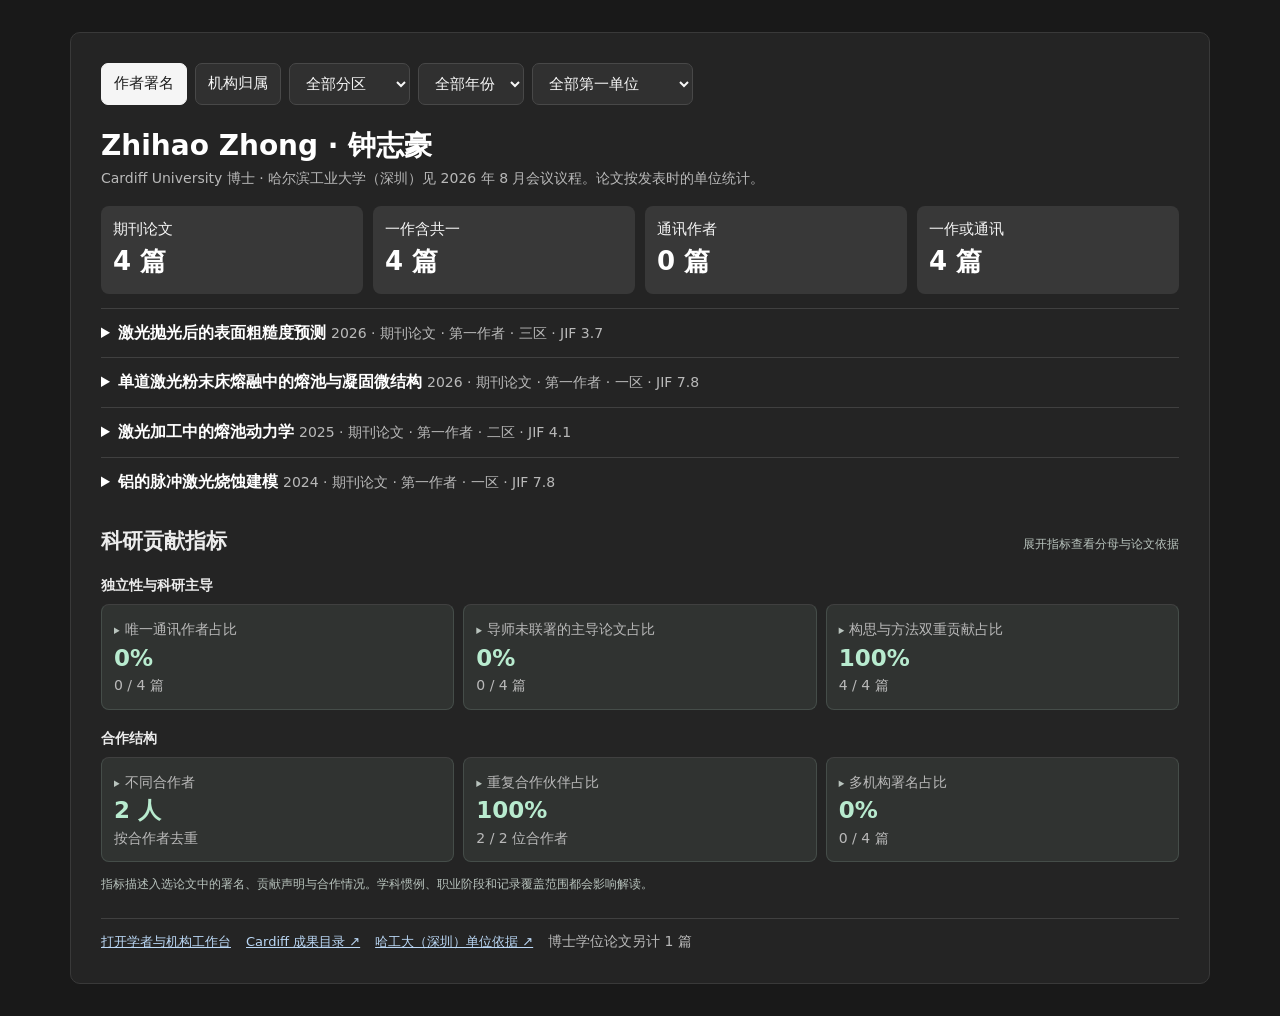
==== zhong.html @ d81b6dd6 "Add a shareable author profile with authorship and collaboration evidence" ====
<!doctype html>
<html lang="zh-CN">
<head>
  <meta charset="utf-8">
  <meta name="viewport" content="width=device-width,initial-scale=1">
  <meta name="theme-color" content="#1a1a1a">
  <meta name="description" content="查看钟志豪在 Cardiff 发表的论文、作者署名、期刊分区、影响因子和科研合作。">
  <title>钟志豪 · Zhihao Zhong | 署名图谱</title>
  <link rel="icon" href="mark.svg" type="image/svg+xml">
  <link rel="stylesheet" href="contributions.css">
  <style>
    html { color-scheme: dark; background: #191919; }
    body { margin: 0 auto; max-width: 1140px; padding: clamp(8px, 2.7vw, 32px); }
    select:focus-visible, summary:focus-visible, button:focus-visible, a:focus-visible { outline: 2px solid #bae1c5; outline-offset: 3px; }
#zhong-byline-panel{color-scheme:dark;background:#242424;color:#f6f6f6;padding:clamp(16px,4vw,30px);border:1px solid #393939;border-radius:10px;font:15px/1.55 Inter,"Microsoft YaHei",system-ui,sans-serif;box-sizing:border-box}
#zhong-byline-panel *{box-sizing:border-box}#zhong-byline-panel nav,#zhong-byline-panel footer{display:flex;align-items:center;gap:8px;flex-wrap:wrap}
#zhong-byline-panel button,#zhong-byline-panel select{color:#f6f6f6;background:#303030;border:1px solid #484848;border-radius:7px;padding:8px 12px;font:inherit;min-height:42px}
#zhong-byline-panel button[aria-pressed=true]{color:#1b1b1b;background:#f5f5f5;border-color:#f5f5f5}
#zhong-byline-panel h1{color:#fff;margin:19px 0 1px;font-size:28px;font-weight:650}
#zhong-byline-panel small,#zhong-byline-panel summary span,#zhong-byline-panel .sub{color:#b9b9b9;font-size:14px}#zhong-byline-panel .sub{margin:1px 0 16px}
#zhong-byline-panel .metrics{display:grid;grid-template-columns:repeat(4,minmax(0,1fr));gap:10px;margin:14px 0}
#zhong-byline-panel .metrics div{padding:12px;background:#383838;border-radius:8px}
#zhong-byline-panel .metrics b{display:block;color:white;font-size:26px;font-weight:650}
#zhong-byline-panel summary{padding:12px 0;color:#fff;font-size:16px}#zhong-byline-panel i{font-style:normal}
#zhong-byline-panel details{border-top:1px solid #404040}#zhong-byline-panel .evidence{padding:0 0 15px 16px;overflow-wrap:anywhere;color:#ccc}
#zhong-byline-panel .evidence p{margin:9px 0}#zhong-byline-panel a{color:#bbd8f6;text-decoration:underline}#zhong-byline-panel footer{border-top:1px solid #404040;padding-top:12px;font-size:13px;gap:15px}
#zhong-byline-panel [hidden]{display:none!important}@media(max-width:580px){#zhong-byline-panel .metrics{grid-template-columns:1fr 1fr}#zhong-byline-panel summary span{display:block;padding-left:14px}}
#zhong-byline-panel [data-research]{--ink:#ededed;--sub:#b8c3bd;--line:#454d49;--teal:#b8ebcf}
#zhong-byline-panel .contrib-panel{padding:0;margin:18px 0 24px}
#zhong-byline-panel .contrib-header h2{font-size:21px;margin:0}#zhong-byline-panel .contrib-grid{grid-template-columns:repeat(3,minmax(0,1fr))}
#zhong-byline-panel .contrib-card{background:#303331}#zhong-byline-panel .contrib-card summary{padding:12px}
@media(max-width:640px){#zhong-byline-panel .contrib-grid{grid-template-columns:1fr 1fr}#zhong-byline-panel .contrib-card summary span{padding:0}}
  </style>
  <script src="zhong.js" defer></script>
  <script src="contributions.js" defer></script>
  <script src="zhong-profile.js" defer></script>
</head>
<body>
<main id="zhong-byline-panel">
<nav aria-label="成果视图与筛选"><button type="button" data-mode="author" aria-pressed="true">作者署名</button><button type="button" data-mode="org" aria-pressed="false">机构归属</button><select data-filter="zone" aria-label="中科院大类分区"><option value="">全部分区</option><option value="1">中科院一区</option><option value="2">中科院二区</option><option value="3">中科院三区</option></select><select data-filter="year" aria-label="发表年份"><option value="">全部年份</option><option>2026</option><option>2025</option><option>2024</option></select><select data-filter="unit" aria-label="发表时第一单位"><option value="">全部第一单位</option><option value="Cardiff">Cardiff 第一单位</option><option value="HIT">哈工大第一单位</option></select></nav>
<h1>Zhihao Zhong · 钟志豪</h1>
<p class="sub">Cardiff University 博士 · 哈尔滨工业大学（深圳）见 2026 年 8 月会议议程。论文按发表时的单位统计。</p>
<div class="metrics" aria-live="polite"><div><span>期刊论文</span><b>4 篇</b></div><div><span>一作含共一</span><b>4 篇</b></div><div><span>通讯作者</span><b>0 篇</b></div><div><span>一作或通讯</span><b>4 篇</b></div></div>
<details data-year="2026" data-zone="3" data-first="1" data-corr="0" data-unit="Cardiff"><summary><strong>激光抛光后的表面粗糙度预测</strong> <span>2026 · 期刊论文 · <i>第一作者</i> · 三区 · JIF 3.7</span></summary><div class="evidence"><b>A robust and effective roughness prediction model for laser polishing</b><div>The International Journal of Advanced Manufacturing Technology</div><p>作者顺序　Zhihao Zhong、Sivakumar Kulasegaram、Emmanuel Brousseau<br>通讯作者　Sivakumar Kulasegaram<br>唯一署名单位　Cardiff University 工程学院</p><p>中科院工程技术大类（2025 年 3 月）三区<br>JCR（2025 指标年）制造工程 Q2，自动化与控制系统 Q2</p><p>期刊影响因子（2025 指标年） <a href="https://link.springer.com/journal/170" target="_blank" rel="noopener noreferrer">3.7 · 数据来源 ↗</a></p><a href="https://doi.org/10.1007/s00170-026-18356-3" target="_blank" rel="noopener noreferrer">查看论文原文 ↗</a></div></details>
<details data-year="2026" data-zone="1" data-first="1" data-corr="0" data-unit="Cardiff"><summary><strong>单道激光粉末床熔融中的熔池与凝固微结构</strong> <span>2026 · 期刊论文 · <i>第一作者</i> · 一区 · JIF 7.8</span></summary><div class="evidence"><b>An integrated mesh-free computational framework for coupled melt pool dynamics and solidification microstructure in single-track LPBF</b><div>Journal of Manufacturing Processes</div><p>作者顺序　Zhihao Zhong、Sivakumar Kulasegaram、Emmanuel Brousseau<br>通讯作者　Emmanuel Brousseau<br>唯一署名单位　Cardiff University 工程学院</p><p>中科院工程技术大类（2025 年 3 月）一区<br>JCR（2025 指标年）制造工程 Q1</p><p>期刊影响因子（2025 指标年） <a href="https://www.sci365.cn/journals/journal-of-manufacturing-processes-15266125/" target="_blank" rel="noopener noreferrer">7.8 · 数据来源 ↗</a></p><a href="https://doi.org/10.1016/j.jmapro.2026.04.011" target="_blank" rel="noopener noreferrer">查看论文原文 ↗</a></div></details>
<details data-year="2025" data-zone="2" data-first="1" data-corr="0" data-unit="Cardiff"><summary><strong>激光加工中的熔池动力学</strong> <span>2025 · 期刊论文 · <i>第一作者</i> · 二区 · JIF 4.1</span></summary><div class="evidence"><b>A novel smooth particle hydrodynamics framework for modelling melting pool dynamics in laser processing</b><div>Engineering with Computers</div><p>作者顺序　Zhihao Zhong、Sivakumar Kulasegaram、Emmanuel Brousseau<br>通讯作者　Sivakumar Kulasegaram<br>唯一署名单位　Cardiff University 工程学院</p><p>中科院工程技术大类（2025 年 3 月）二区<br>JCR（2025 指标年）机械工程 Q1，计算机跨学科应用 Q2</p><p>期刊影响因子（2025 指标年） <a href="https://link.springer.com/journal/366" target="_blank" rel="noopener noreferrer">4.1 · 数据来源 ↗</a></p><a href="https://doi.org/10.1007/s00366-025-02178-0" target="_blank" rel="noopener noreferrer">查看论文原文 ↗</a></div></details>
<details data-year="2024" data-zone="1" data-first="1" data-corr="0" data-unit="Cardiff"><summary><strong>铝的脉冲激光烧蚀建模</strong> <span>2024 · 期刊论文 · <i>第一作者</i> · 一区 · JIF 7.8</span></summary><div class="evidence"><b>An enhanced meshless numerical methodology for modelling pulsed laser ablation of aluminium</b><div>Journal of Manufacturing Processes</div><p>作者顺序　Zhihao Zhong、Sivakumar Kulasegaram、Emmanuel Brousseau<br>通讯作者　Emmanuel Brousseau<br>唯一署名单位　Cardiff University 工程学院</p><p>中科院工程技术大类（2025 年 3 月）一区<br>JCR（2025 指标年）制造工程 Q1</p><p>期刊影响因子（2025 指标年） <a href="https://www.sci365.cn/journals/journal-of-manufacturing-processes-15266125/" target="_blank" rel="noopener noreferrer">7.8 · 数据来源 ↗</a></p><a href="https://doi.org/10.1016/j.jmapro.2024.10.011" target="_blank" rel="noopener noreferrer">查看论文原文 ↗</a></div></details>
<p data-empty hidden>当前筛选下没有已核实的期刊论文。</p>
<div data-research aria-live="polite"></div>
<footer><a href="./index.html">打开学者与机构工作台</a><a href="https://orca.cardiff.ac.uk/view/cardiffauthors/A2665745X.html" target="_blank" rel="noopener noreferrer">Cardiff 成果目录 ↗</a> <a href="https://nanjixiong.com/data/attachment/forum/202608/18/102626zmb8f9l8pzz8bs9m.webp" target="_blank" rel="noopener noreferrer">哈工大（深圳）单位依据 ↗</a><small>博士学位论文另计 1 篇</small></footer>
</main>
</body>
</html>
---- contributions.css ----
.contrib-panel {
  padding: clamp(14px, 2.5vw, 23px);
  margin: 0 0 16px;
  color: var(--ink, #202f29);
}
.contrib-header {
  display: flex;
  justify-content: space-between;
  align-items: baseline;
  gap: 8px 18px;
  flex-wrap: wrap;
}
.contrib-header h2,
.contrib-panel h3,
.contrib-evidence p {
  margin: 0;
}
.contrib-header span,
.contrib-denom,
.contrib-foot,
.contrib-evidence li span {
  color: var(--sub, #637068);
  font-size: 12px;
}
.contrib-panel h3 {
  margin-top: 18px;
  margin-bottom: 7px;
  font-size: 14px;
  font-weight: 600;
}
.contrib-grid {
  display: grid;
  grid-template-columns: repeat(auto-fit, minmax(min(100%, 185px), 1fr));
  gap: 9px;
  align-items: start;
}
.contrib-card {
  border: 1px solid var(--line, #dce1d8);
  border-radius: 8px;
  min-width: 0;
}
.contrib-card summary {
  cursor: pointer;
  padding: 11px 14px;
  overflow-wrap: anywhere;
}
.contrib-card summary::marker {
  color: var(--sub, #637068);
  font-size: 10px;
}
.contrib-card summary:focus-visible {
  outline: 2px solid var(--teal, #18533f);
  outline-offset: 1px;
}
.contrib-card strong,
.contrib-denom {
  display: block;
}
.contrib-label { font-weight: 550; }
.contrib-card strong {
  color: var(--teal, #18533f);
  font-size: 23px;
  line-height: 1.45;
  font-variant-numeric: tabular-nums;
}
.contrib-evidence {
  border-top: 1px solid var(--line, #dce1d8);
  padding: 10px 14px;
  font-size: 13px;
  overflow-wrap: anywhere;
}
.contrib-evidence p + p,
.contrib-evidence li + li { margin-top: 6px; }
.contrib-evidence ul { padding-left: 17px; margin: 9px 0 0; }
.contrib-foot { margin: 13px 0 0; }
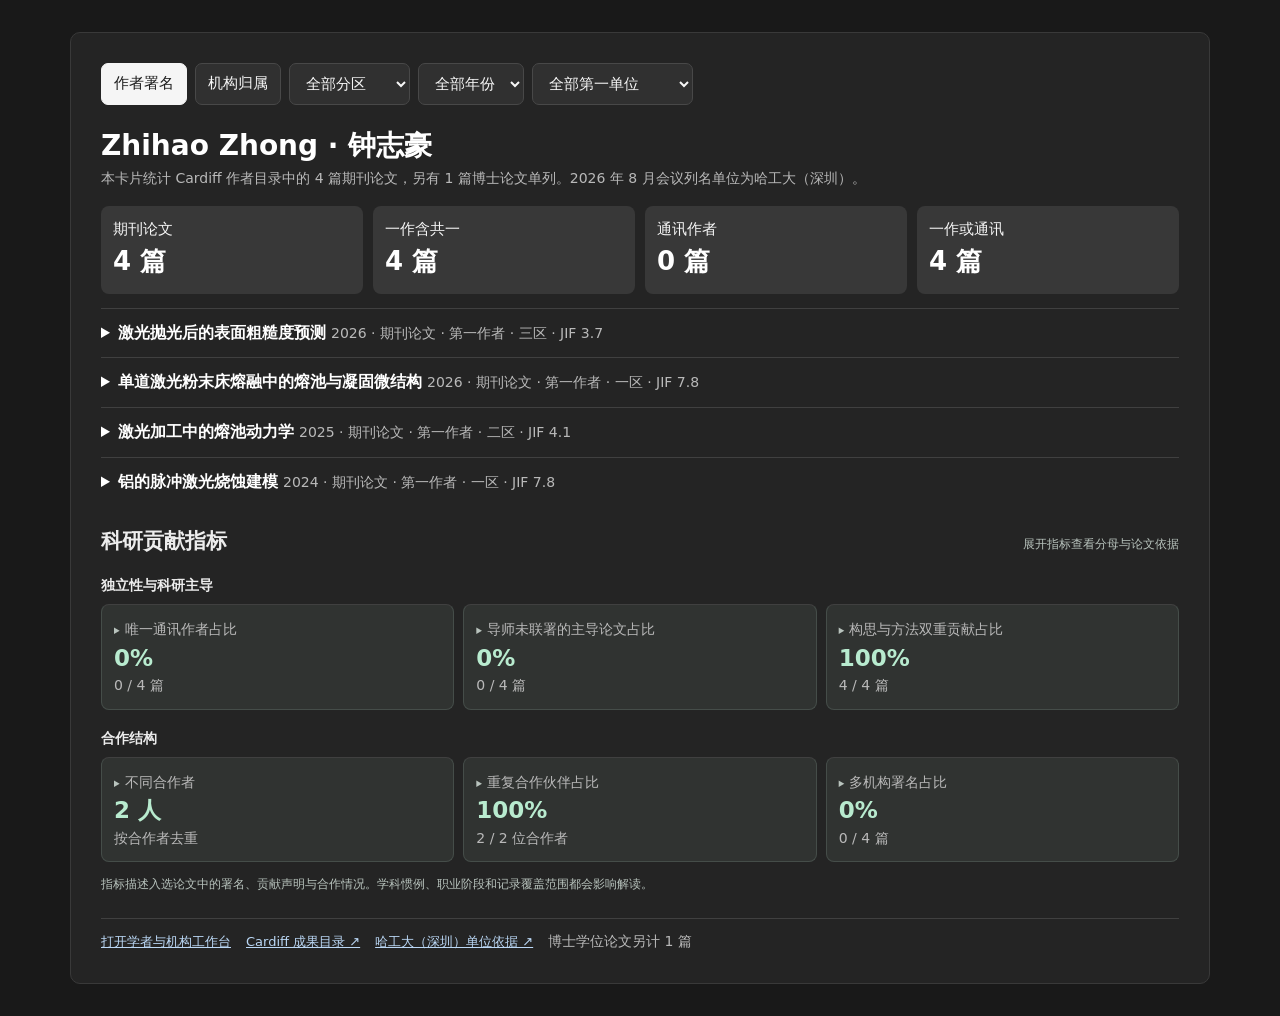
==== commit 7bb921fa: "Show the coverage of the Cardiff publication sample" ====
--- a/zhong.html
+++ b/zhong.html
@@ -39,7 +39,7 @@
 <main id="zhong-byline-panel">
 <nav aria-label="成果视图与筛选"><button type="button" data-mode="author" aria-pressed="true">作者署名</button><button type="button" data-mode="org" aria-pressed="false">机构归属</button><select data-filter="zone" aria-label="中科院大类分区"><option value="">全部分区</option><option value="1">中科院一区</option><option value="2">中科院二区</option><option value="3">中科院三区</option></select><select data-filter="year" aria-label="发表年份"><option value="">全部年份</option><option>2026</option><option>2025</option><option>2024</option></select><select data-filter="unit" aria-label="发表时第一单位"><option value="">全部第一单位</option><option value="Cardiff">Cardiff 第一单位</option><option value="HIT">哈工大第一单位</option></select></nav>
 <h1>Zhihao Zhong · 钟志豪</h1>
-<p class="sub">Cardiff University 博士 · 哈尔滨工业大学（深圳）见 2026 年 8 月会议议程。论文按发表时的单位统计。</p>
+<p class="sub">本卡片统计 Cardiff 作者目录中的 4 篇期刊论文，另有 1 篇博士论文单列。2026 年 8 月会议列名单位为哈工大（深圳）。</p>
 <div class="metrics" aria-live="polite"><div><span>期刊论文</span><b>4 篇</b></div><div><span>一作含共一</span><b>4 篇</b></div><div><span>通讯作者</span><b>0 篇</b></div><div><span>一作或通讯</span><b>4 篇</b></div></div>
 <details data-year="2026" data-zone="3" data-first="1" data-corr="0" data-unit="Cardiff"><summary><strong>激光抛光后的表面粗糙度预测</strong> <span>2026 · 期刊论文 · <i>第一作者</i> · 三区 · JIF 3.7</span></summary><div class="evidence"><b>A robust and effective roughness prediction model for laser polishing</b><div>The International Journal of Advanced Manufacturing Technology</div><p>作者顺序　Zhihao Zhong、Sivakumar Kulasegaram、Emmanuel Brousseau<br>通讯作者　Sivakumar Kulasegaram<br>唯一署名单位　Cardiff University 工程学院</p><p>中科院工程技术大类（2025 年 3 月）三区<br>JCR（2025 指标年）制造工程 Q2，自动化与控制系统 Q2</p><p>期刊影响因子（2025 指标年） <a href="https://link.springer.com/journal/170" target="_blank" rel="noopener noreferrer">3.7 · 数据来源 ↗</a></p><a href="https://doi.org/10.1007/s00170-026-18356-3" target="_blank" rel="noopener noreferrer">查看论文原文 ↗</a></div></details>
 <details data-year="2026" data-zone="1" data-first="1" data-corr="0" data-unit="Cardiff"><summary><strong>单道激光粉末床熔融中的熔池与凝固微结构</strong> <span>2026 · 期刊论文 · <i>第一作者</i> · 一区 · JIF 7.8</span></summary><div class="evidence"><b>An integrated mesh-free computational framework for coupled melt pool dynamics and solidification microstructure in single-track LPBF</b><div>Journal of Manufacturing Processes</div><p>作者顺序　Zhihao Zhong、Sivakumar Kulasegaram、Emmanuel Brousseau<br>通讯作者　Emmanuel Brousseau<br>唯一署名单位　Cardiff University 工程学院</p><p>中科院工程技术大类（2025 年 3 月）一区<br>JCR（2025 指标年）制造工程 Q1</p><p>期刊影响因子（2025 指标年） <a href="https://www.sci365.cn/journals/journal-of-manufacturing-processes-15266125/" target="_blank" rel="noopener noreferrer">7.8 · 数据来源 ↗</a></p><a href="https://doi.org/10.1016/j.jmapro.2026.04.011" target="_blank" rel="noopener noreferrer">查看论文原文 ↗</a></div></details>
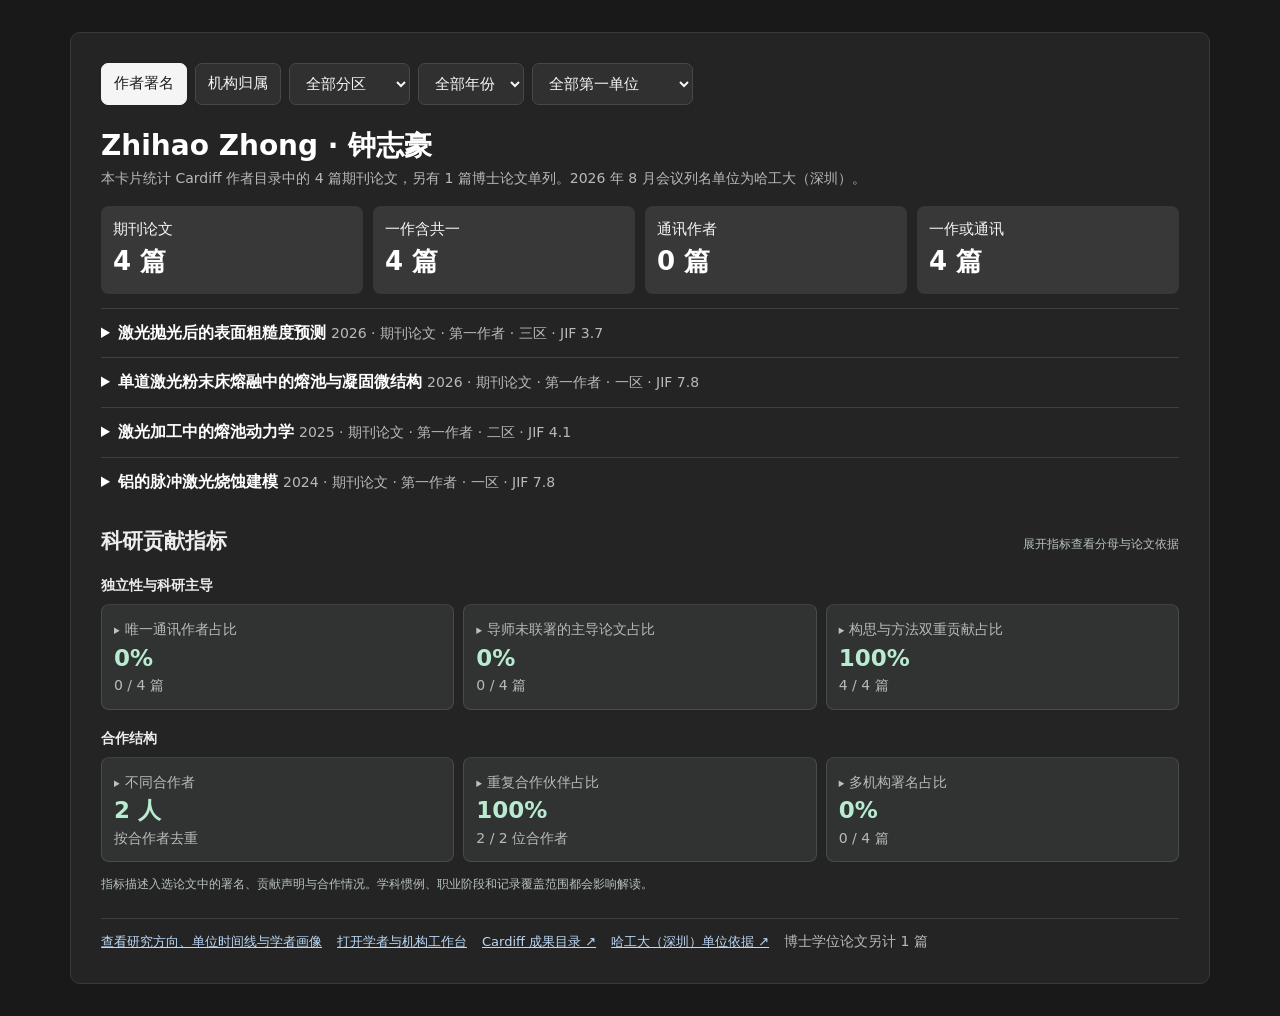
==== commit 3560f457: "Add federated author evidence, affiliation timelines and annual institution claims" ====
--- a/zhong.html
+++ b/zhong.html
@@ -7,7 +7,7 @@
   <meta name="description" content="查看钟志豪在 Cardiff 发表的论文、作者署名、期刊分区、影响因子和科研合作。">
   <title>钟志豪 · Zhihao Zhong | 署名图谱</title>
   <link rel="icon" href="mark.svg" type="image/svg+xml">
-  <link rel="stylesheet" href="contributions.css">
+  <link rel="stylesheet" href="contributions.css?v=20261120-3">
   <style>
     html { color-scheme: dark; background: #191919; }
     body { margin: 0 auto; max-width: 1140px; padding: clamp(8px, 2.7vw, 32px); }
@@ -31,9 +31,10 @@
 #zhong-byline-panel .contrib-card{background:#303331}#zhong-byline-panel .contrib-card summary{padding:12px}
 @media(max-width:640px){#zhong-byline-panel .contrib-grid{grid-template-columns:1fr 1fr}#zhong-byline-panel .contrib-card summary span{padding:0}}
   </style>
-  <script src="zhong.js" defer></script>
-  <script src="contributions.js" defer></script>
-  <script src="zhong-profile.js" defer></script>
+  <script src="evidence-v3.js?v=20261120-3" defer></script>
+  <script src="zhong.js?v=20261120-3" defer></script>
+  <script src="contributions.js?v=20261120-3" defer></script>
+  <script src="zhong-profile.js?v=20261120-3" defer></script>
 </head>
 <body>
 <main id="zhong-byline-panel">
@@ -47,7 +48,7 @@
 <details data-year="2024" data-zone="1" data-first="1" data-corr="0" data-unit="Cardiff"><summary><strong>铝的脉冲激光烧蚀建模</strong> <span>2024 · 期刊论文 · <i>第一作者</i> · 一区 · JIF 7.8</span></summary><div class="evidence"><b>An enhanced meshless numerical methodology for modelling pulsed laser ablation of aluminium</b><div>Journal of Manufacturing Processes</div><p>作者顺序　Zhihao Zhong、Sivakumar Kulasegaram、Emmanuel Brousseau<br>通讯作者　Emmanuel Brousseau<br>唯一署名单位　Cardiff University 工程学院</p><p>中科院工程技术大类（2025 年 3 月）一区<br>JCR（2025 指标年）制造工程 Q1</p><p>期刊影响因子（2025 指标年） <a href="https://www.sci365.cn/journals/journal-of-manufacturing-processes-15266125/" target="_blank" rel="noopener noreferrer">7.8 · 数据来源 ↗</a></p><a href="https://doi.org/10.1016/j.jmapro.2024.10.011" target="_blank" rel="noopener noreferrer">查看论文原文 ↗</a></div></details>
 <p data-empty hidden>当前筛选下没有已核实的期刊论文。</p>
 <div data-research aria-live="polite"></div>
-<footer><a href="./index.html">打开学者与机构工作台</a><a href="https://orca.cardiff.ac.uk/view/cardiffauthors/A2665745X.html" target="_blank" rel="noopener noreferrer">Cardiff 成果目录 ↗</a> <a href="https://nanjixiong.com/data/attachment/forum/202608/18/102626zmb8f9l8pzz8bs9m.webp" target="_blank" rel="noopener noreferrer">哈工大（深圳）单位依据 ↗</a><small>博士学位论文另计 1 篇</small></footer>
+<footer><a href="./index.html#zhong">查看研究方向、单位时间线与学者画像</a><a href="./index.html">打开学者与机构工作台</a><a href="https://orca.cardiff.ac.uk/view/cardiffauthors/A2665745X.html" target="_blank" rel="noopener noreferrer">Cardiff 成果目录 ↗</a> <a href="https://nanjixiong.com/data/attachment/forum/202608/18/102626zmb8f9l8pzz8bs9m.webp" target="_blank" rel="noopener noreferrer">哈工大（深圳）单位依据 ↗</a><small>博士学位论文另计 1 篇</small></footer>
 </main>
 </body>
-</html>
+</html>
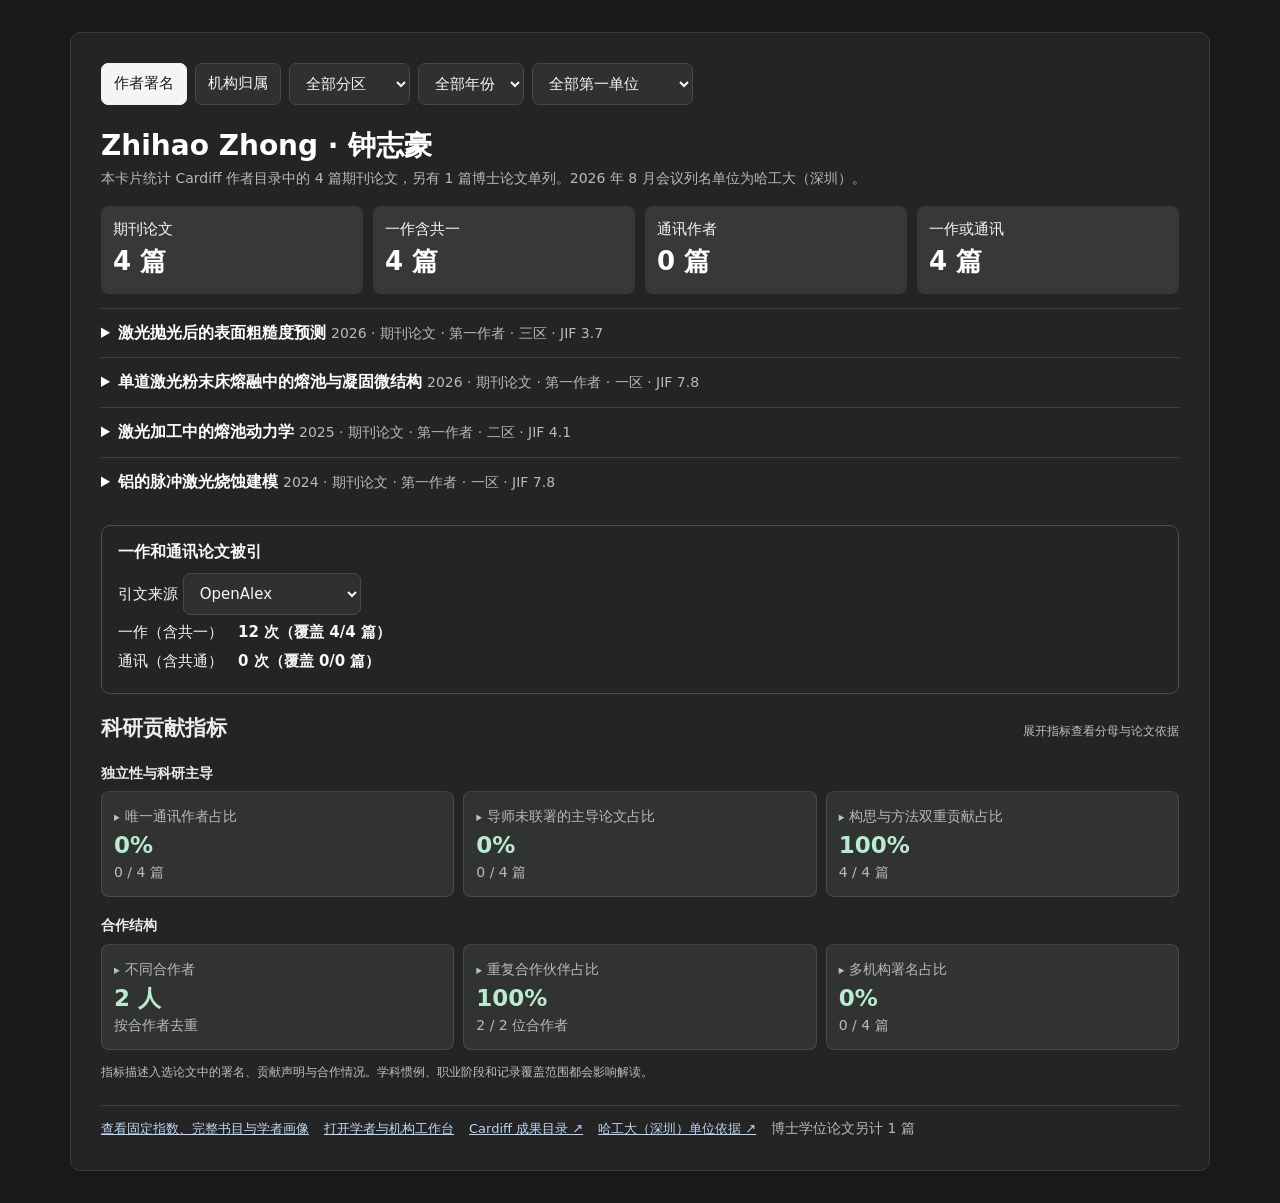
==== commit cc05b10c: "Prioritize Scholar, verify Chinese indexes, publish fixed citation score and opt-in research Q&A" ====
--- a/zhong.html
+++ b/zhong.html
@@ -7,7 +7,7 @@
   <meta name="description" content="查看钟志豪在 Cardiff 发表的论文、作者署名、期刊分区、影响因子和科研合作。">
   <title>钟志豪 · Zhihao Zhong | 署名图谱</title>
   <link rel="icon" href="mark.svg" type="image/svg+xml">
-  <link rel="stylesheet" href="contributions.css?v=20261120-3">
+  <link rel="stylesheet" href="contributions.css?v=20261124-1">
   <style>
     html { color-scheme: dark; background: #191919; }
     body { margin: 0 auto; max-width: 1140px; padding: clamp(8px, 2.7vw, 32px); }
@@ -30,11 +30,13 @@
 #zhong-byline-panel .contrib-header h2{font-size:21px;margin:0}#zhong-byline-panel .contrib-grid{grid-template-columns:repeat(3,minmax(0,1fr))}
 #zhong-byline-panel .contrib-card{background:#303331}#zhong-byline-panel .contrib-card summary{padding:12px}
 @media(max-width:640px){#zhong-byline-panel .contrib-grid{grid-template-columns:1fr 1fr}#zhong-byline-panel .contrib-card summary span{padding:0}}
+  .role-cites{margin:18px 0;padding:14px 16px;border:1px solid #4b514d;border-radius:9px}.role-cites h2{font-size:1rem;margin:0 0 8px}.role-cites p{margin:6px 0}.role-cites select{max-width:100%}
   </style>
-  <script src="evidence-v3.js?v=20261120-3" defer></script>
-  <script src="zhong.js?v=20261120-3" defer></script>
-  <script src="contributions.js?v=20261120-3" defer></script>
-  <script src="zhong-profile.js?v=20261120-3" defer></script>
+  <script src="evidence-v3.js?v=20261124-1" defer></script>
+  <script src="zhong.js?v=20261124-1" defer></script>
+  <script src="zhong-bibliography-v4.js?v=20261124-1" defer></script>
+  <script src="contributions.js?v=20261124-1" defer></script>
+  <script src="zhong-profile.js?v=20261124-1" defer></script>
 </head>
 <body>
 <main id="zhong-byline-panel">
@@ -47,8 +49,9 @@
 <details data-year="2025" data-zone="2" data-first="1" data-corr="0" data-unit="Cardiff"><summary><strong>激光加工中的熔池动力学</strong> <span>2025 · 期刊论文 · <i>第一作者</i> · 二区 · JIF 4.1</span></summary><div class="evidence"><b>A novel smooth particle hydrodynamics framework for modelling melting pool dynamics in laser processing</b><div>Engineering with Computers</div><p>作者顺序　Zhihao Zhong、Sivakumar Kulasegaram、Emmanuel Brousseau<br>通讯作者　Sivakumar Kulasegaram<br>唯一署名单位　Cardiff University 工程学院</p><p>中科院工程技术大类（2025 年 3 月）二区<br>JCR（2025 指标年）机械工程 Q1，计算机跨学科应用 Q2</p><p>期刊影响因子（2025 指标年） <a href="https://link.springer.com/journal/366" target="_blank" rel="noopener noreferrer">4.1 · 数据来源 ↗</a></p><a href="https://doi.org/10.1007/s00366-025-02178-0" target="_blank" rel="noopener noreferrer">查看论文原文 ↗</a></div></details>
 <details data-year="2024" data-zone="1" data-first="1" data-corr="0" data-unit="Cardiff"><summary><strong>铝的脉冲激光烧蚀建模</strong> <span>2024 · 期刊论文 · <i>第一作者</i> · 一区 · JIF 7.8</span></summary><div class="evidence"><b>An enhanced meshless numerical methodology for modelling pulsed laser ablation of aluminium</b><div>Journal of Manufacturing Processes</div><p>作者顺序　Zhihao Zhong、Sivakumar Kulasegaram、Emmanuel Brousseau<br>通讯作者　Emmanuel Brousseau<br>唯一署名单位　Cardiff University 工程学院</p><p>中科院工程技术大类（2025 年 3 月）一区<br>JCR（2025 指标年）制造工程 Q1</p><p>期刊影响因子（2025 指标年） <a href="https://www.sci365.cn/journals/journal-of-manufacturing-processes-15266125/" target="_blank" rel="noopener noreferrer">7.8 · 数据来源 ↗</a></p><a href="https://doi.org/10.1016/j.jmapro.2024.10.011" target="_blank" rel="noopener noreferrer">查看论文原文 ↗</a></div></details>
 <p data-empty hidden>当前筛选下没有已核实的期刊论文。</p>
+<section data-role-cites class="role-cites"><h2>一作和通讯论文被引</h2><label>引文来源 <select aria-label="引文来源"><option>OpenAlex</option><option>Google Scholar</option><option>Crossref</option><option>Semantic Scholar</option></select></label><p>一作（含共一）　<b data-first-cites></b></p><p>通讯（含共通）　<b data-corr-cites></b></p></section>
 <div data-research aria-live="polite"></div>
-<footer><a href="./index.html#zhong">查看研究方向、单位时间线与学者画像</a><a href="./index.html">打开学者与机构工作台</a><a href="https://orca.cardiff.ac.uk/view/cardiffauthors/A2665745X.html" target="_blank" rel="noopener noreferrer">Cardiff 成果目录 ↗</a> <a href="https://nanjixiong.com/data/attachment/forum/202608/18/102626zmb8f9l8pzz8bs9m.webp" target="_blank" rel="noopener noreferrer">哈工大（深圳）单位依据 ↗</a><small>博士学位论文另计 1 篇</small></footer>
+<footer><a href="./index.html#zhong">查看固定指数、完整书目与学者画像</a><a href="./index.html">打开学者与机构工作台</a><a href="https://orca.cardiff.ac.uk/view/cardiffauthors/A2665745X.html" target="_blank" rel="noopener noreferrer">Cardiff 成果目录 ↗</a> <a href="https://nanjixiong.com/data/attachment/forum/202608/18/102626zmb8f9l8pzz8bs9m.webp" target="_blank" rel="noopener noreferrer">哈工大（深圳）单位依据 ↗</a><small>博士学位论文另计 1 篇</small></footer>
 </main>
 </body>
 </html>
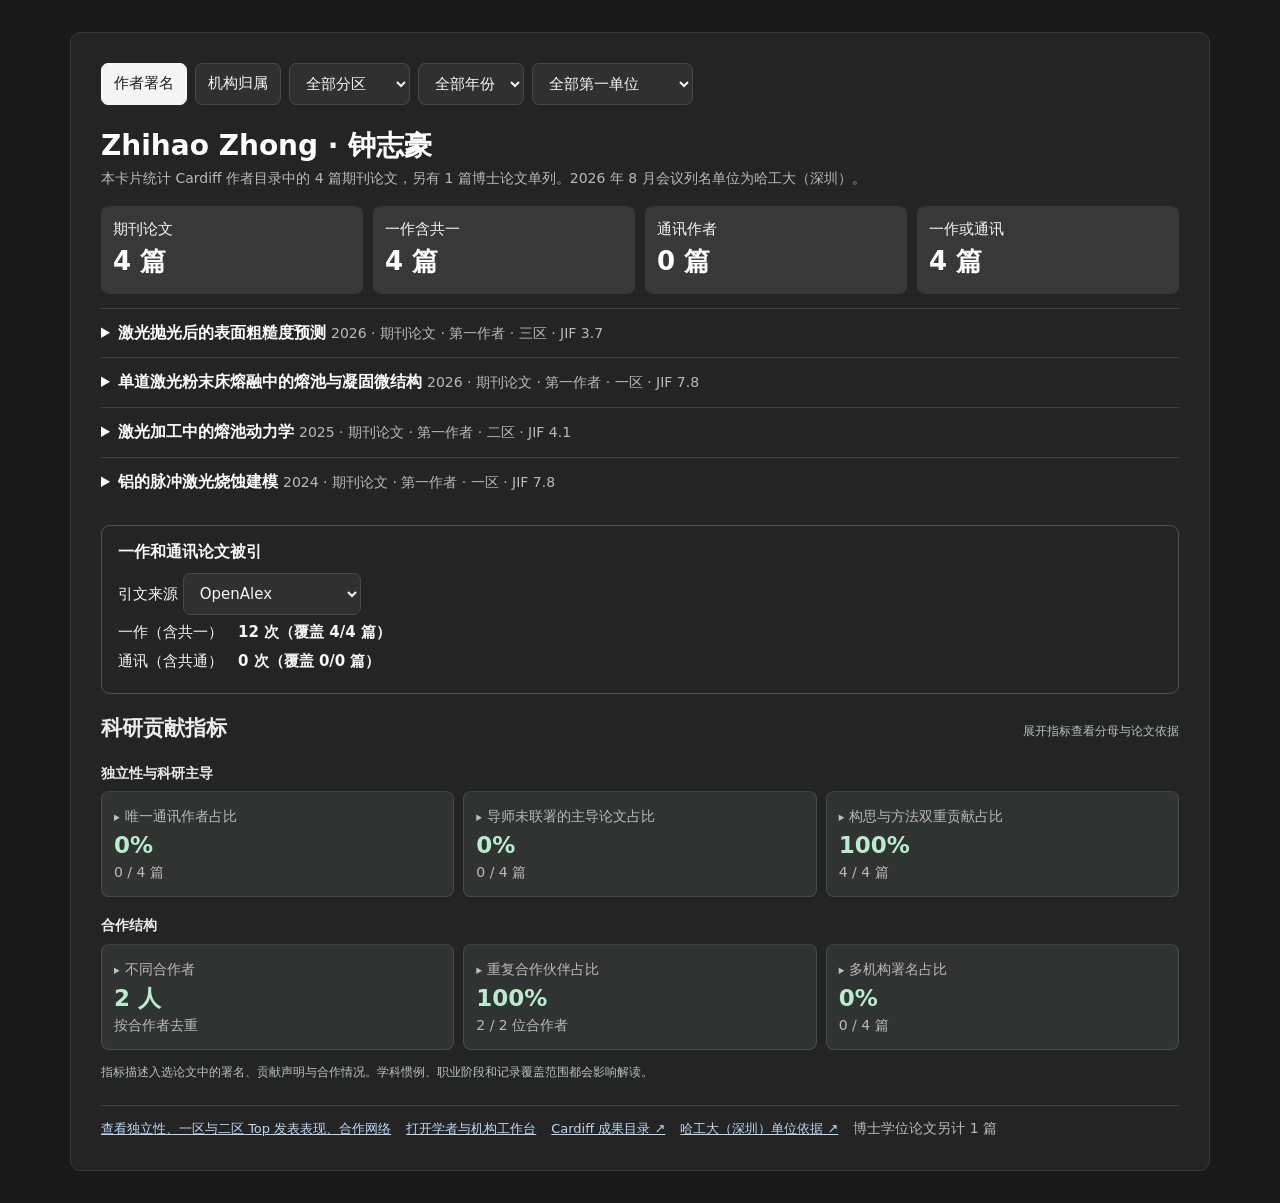
==== commit 998fcf93: "Add evidence-based research indicators and expand author coverage" ====
--- a/zhong.html
+++ b/zhong.html
@@ -7,7 +7,7 @@
   <meta name="description" content="查看钟志豪在 Cardiff 发表的论文、作者署名、期刊分区、影响因子和科研合作。">
   <title>钟志豪 · Zhihao Zhong | 署名图谱</title>
   <link rel="icon" href="mark.svg" type="image/svg+xml">
-  <link rel="stylesheet" href="contributions.css?v=20261124-1">
+  <link rel="stylesheet" href="contributions.css?v=20261127-1">
   <style>
     html { color-scheme: dark; background: #191919; }
     body { margin: 0 auto; max-width: 1140px; padding: clamp(8px, 2.7vw, 32px); }
@@ -32,11 +32,11 @@
 @media(max-width:640px){#zhong-byline-panel .contrib-grid{grid-template-columns:1fr 1fr}#zhong-byline-panel .contrib-card summary span{padding:0}}
   .role-cites{margin:18px 0;padding:14px 16px;border:1px solid #4b514d;border-radius:9px}.role-cites h2{font-size:1rem;margin:0 0 8px}.role-cites p{margin:6px 0}.role-cites select{max-width:100%}
   </style>
-  <script src="evidence-v3.js?v=20261124-1" defer></script>
-  <script src="zhong.js?v=20261124-1" defer></script>
-  <script src="zhong-bibliography-v4.js?v=20261124-1" defer></script>
-  <script src="contributions.js?v=20261124-1" defer></script>
-  <script src="zhong-profile.js?v=20261124-1" defer></script>
+  <script src="evidence-v3.js?v=20261127-1" defer></script>
+  <script src="zhong.js?v=20261127-1" defer></script>
+  <script src="zhong-bibliography-v4.js?v=20261127-1" defer></script>
+  <script src="contributions.js?v=20261127-1" defer></script>
+  <script src="zhong-profile.js?v=20261127-1" defer></script>
 </head>
 <body>
 <main id="zhong-byline-panel">
@@ -51,7 +51,7 @@
 <p data-empty hidden>当前筛选下没有已核实的期刊论文。</p>
 <section data-role-cites class="role-cites"><h2>一作和通讯论文被引</h2><label>引文来源 <select aria-label="引文来源"><option>OpenAlex</option><option>Google Scholar</option><option>Crossref</option><option>Semantic Scholar</option></select></label><p>一作（含共一）　<b data-first-cites></b></p><p>通讯（含共通）　<b data-corr-cites></b></p></section>
 <div data-research aria-live="polite"></div>
-<footer><a href="./index.html#zhong">查看固定指数、完整书目与学者画像</a><a href="./index.html">打开学者与机构工作台</a><a href="https://orca.cardiff.ac.uk/view/cardiffauthors/A2665745X.html" target="_blank" rel="noopener noreferrer">Cardiff 成果目录 ↗</a> <a href="https://nanjixiong.com/data/attachment/forum/202608/18/102626zmb8f9l8pzz8bs9m.webp" target="_blank" rel="noopener noreferrer">哈工大（深圳）单位依据 ↗</a><small>博士学位论文另计 1 篇</small></footer>
+<footer><a href="./index.html#zhong">查看独立性、一区与二区 Top 发表表现、合作网络</a><a href="./index.html">打开学者与机构工作台</a><a href="https://orca.cardiff.ac.uk/view/cardiffauthors/A2665745X.html" target="_blank" rel="noopener noreferrer">Cardiff 成果目录 ↗</a> <a href="https://nanjixiong.com/data/attachment/forum/202608/18/102626zmb8f9l8pzz8bs9m.webp" target="_blank" rel="noopener noreferrer">哈工大（深圳）单位依据 ↗</a><small>博士学位论文另计 1 篇</small></footer>
 </main>
 </body>
 </html>
